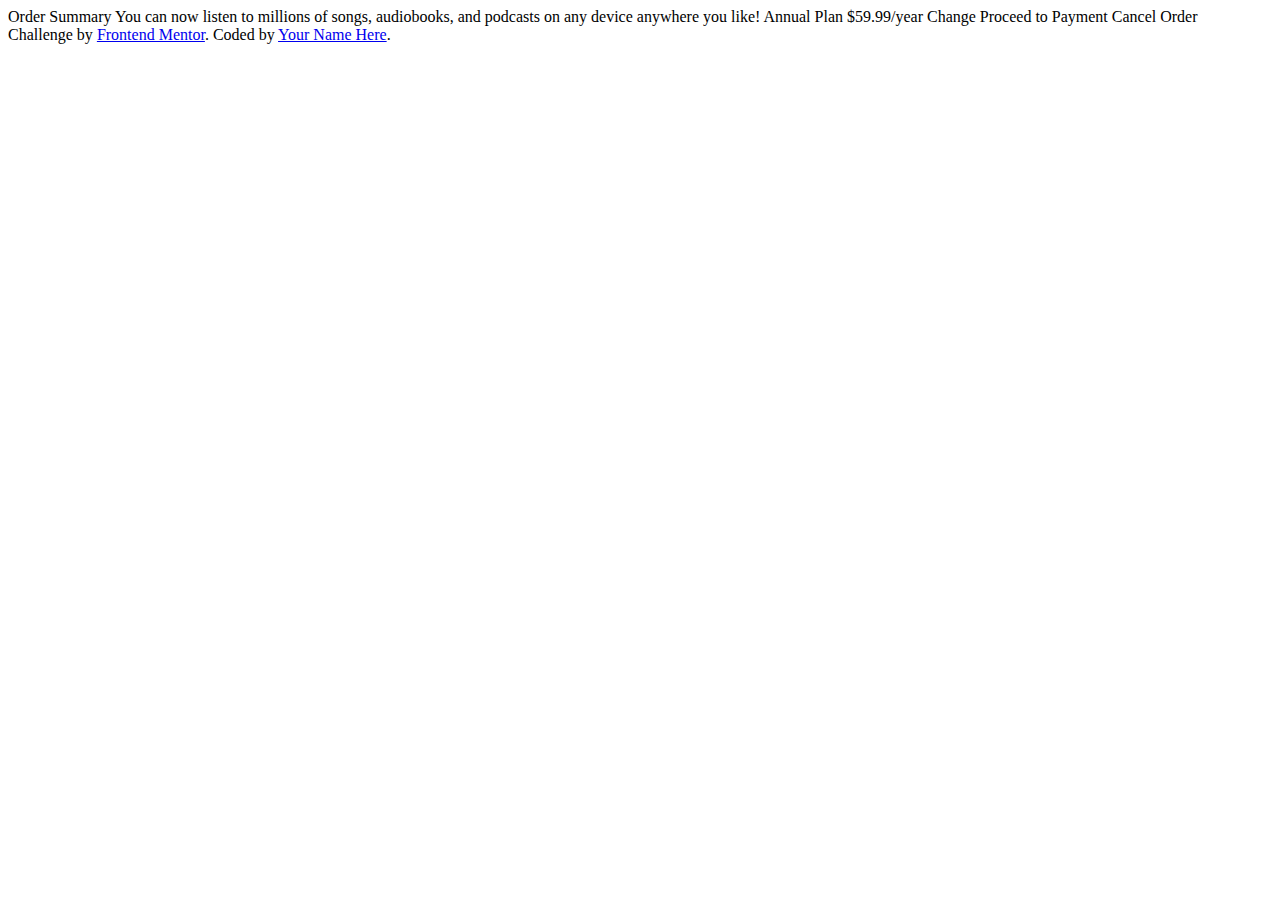
==== order-summary-component/index.html @ 3b6383e9 "Primer Commit -Las Variables ya están para usarse -solo falta iniciar el projector -Happy Coding!" ====
<!DOCTYPE html>
<html lang="en">
<head>
  <meta charset="UTF-8">
  <meta name="viewport" content="width=device-width, initial-scale=1.0"> <!-- displays site properly based on user's device -->

  <!-- Google Red Hat Display Font Family -->
  <link rel="preconnect" href="https://fonts.googleapis.com">
  <link rel="preconnect" href="https://fonts.gstatic.com" crossorigin>
  <link href="https://fonts.googleapis.com/css2?family=Red+Hat+Display:wght@500;700;900&display=swap" rel="stylesheet">

  <link rel="icon" type="image/png" sizes="32x32" href="./images/favicon-32x32.png">
  
  <title>Frontend Mentor | Order summary card</title>
</head>
<body>

  Order Summary

  You can now listen to millions of songs, audiobooks, and podcasts on any 
  device anywhere you like!

  Annual Plan
  $59.99/year

  Change

  Proceed to Payment
  Cancel Order
  
  <div class="attribution">
    Challenge by <a href="https://www.frontendmentor.io?ref=challenge" target="_blank">Frontend Mentor</a>. 
    Coded by <a href="#">Your Name Here</a>.
  </div>
</body>
</html>
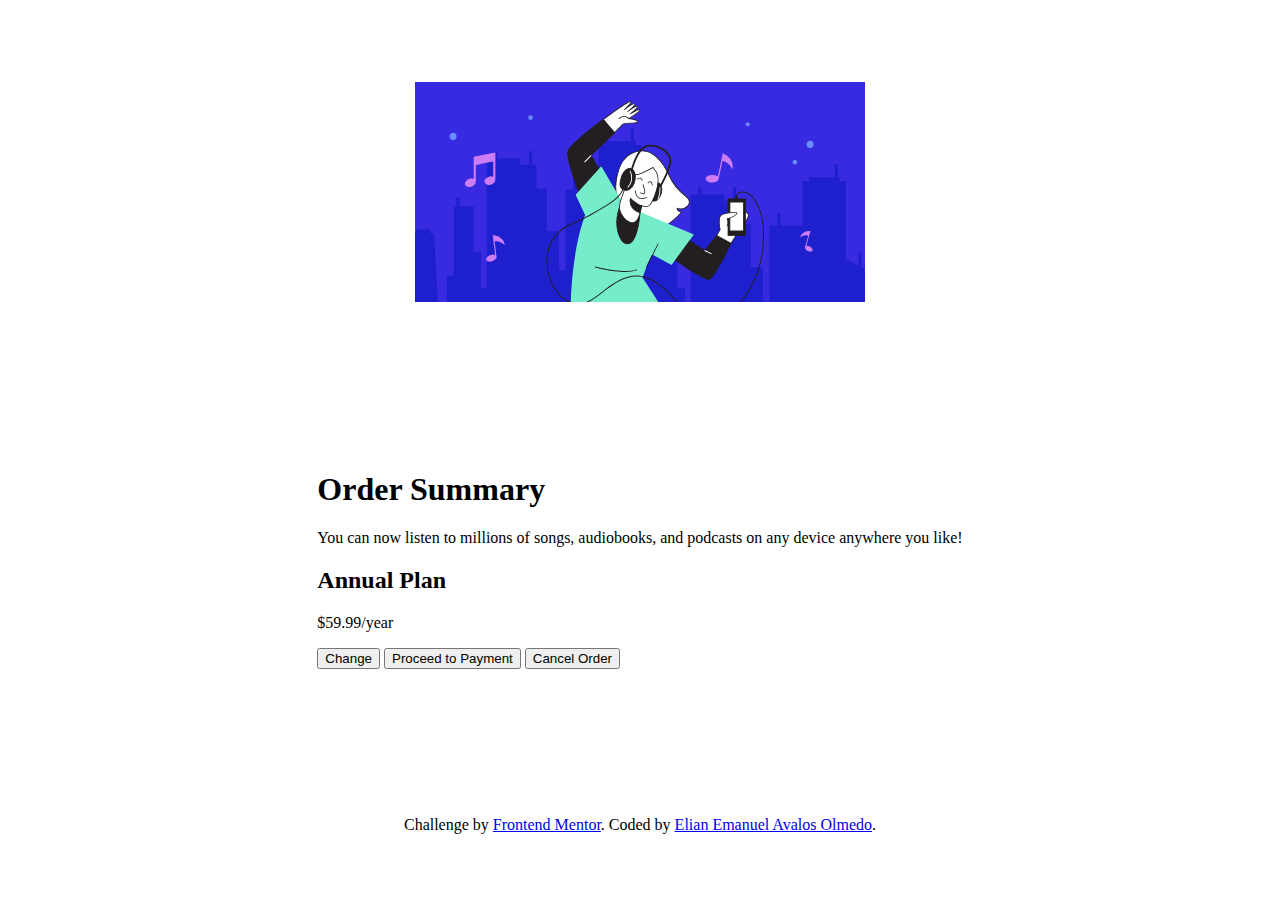
==== commit 8d4d1e6f: "CREO que el esqueleto del html ya está. De ahora en más iré haciendo css" ====
--- a/order-summary-component/index.html
+++ b/order-summary-component/index.html
@@ -1,36 +1,63 @@
 <!DOCTYPE html>
 <html lang="en">
-<head>
-  <meta charset="UTF-8">
-  <meta name="viewport" content="width=device-width, initial-scale=1.0"> <!-- displays site properly based on user's device -->
+  <head>
+    <meta charset="UTF-8" />
+    <meta name="viewport" content="width=device-width, initial-scale=1.0" />
+    <!-- displays site properly based on user's device -->
 
-  <!-- Google Red Hat Display Font Family -->
-  <link rel="preconnect" href="https://fonts.googleapis.com">
-  <link rel="preconnect" href="https://fonts.gstatic.com" crossorigin>
-  <link href="https://fonts.googleapis.com/css2?family=Red+Hat+Display:wght@500;700;900&display=swap" rel="stylesheet">
+    <!-- Font Family Google Red Hat Display -->
+    <link rel="preconnect" href="https://fonts.googleapis.com" />
+    <link rel="preconnect" href="https://fonts.gstatic.com" crossorigin />
+    <link
+      href="https://fonts.googleapis.com/css2?family=Red+Hat+Display:wght@500;700;900&display=swap"
+      rel="stylesheet"
+    />
+    
+    <!-- Styles -->
+    <link rel="stylesheet" href="./CSS/style.css">
+    <link rel="stylesheet" href="./CSS/globalVariables.css">
 
-  <link rel="icon" type="image/png" sizes="32x32" href="./images/favicon-32x32.png">
-  
-  <title>Frontend Mentor | Order summary card</title>
-</head>
-<body>
+    <!-- Title -->
+    <title>Frontend Mentor | Order summary card</title>
+    <link
+      rel="icon"
+      type="image/png"
+      sizes="32x32"
+      href="./images/favicon-32x32.png"
+    />
 
-  Order Summary
+  </head>
+  <body>
+    <div class="container">
 
-  You can now listen to millions of songs, audiobooks, and podcasts on any 
-  device anywhere you like!
+      <img src="./images/illustration-hero.svg" alt="" class="top-image"/>
 
-  Annual Plan
-  $59.99/year
+      <div class="main-body">
+        <h1>Order Summary</h1>
 
-  Change
+        <p>
+          You can now listen to millions of songs, audiobooks, and podcasts on any
+          device anywhere you like!
+        </p>
 
-  Proceed to Payment
-  Cancel Order
-  
-  <div class="attribution">
-    Challenge by <a href="https://www.frontendmentor.io?ref=challenge" target="_blank">Frontend Mentor</a>. 
-    Coded by <a href="#">Your Name Here</a>.
-  </div>
-</body>
-</html>+        <div class="info">
+          <span class="note-icon"></span>
+          <h2>Annual Plan</h2>
+          <p>$59.99/year</p>
+        </div>
+
+        <button class="button change-button">Change</button>
+        <button class="button payment-button">Proceed to Payment</button>
+        <button class="button cancel-button">Cancel Order</button>
+      </div>
+
+      <div class="attribution">
+        Challenge by
+        <a href="https://www.frontendmentor.io?ref=challenge" target="_blank"
+          >Frontend Mentor</a
+        >. Coded by <a href="#">Elian Emanuel Avalos Olmedo</a>.
+      </div>
+
+    </div>
+  </body>
+</html>
--- a/order-summary-component/CSS/style.css
+++ b/order-summary-component/CSS/style.css
@@ -0,0 +1,6 @@
+.container{
+    width: 100%;
+    height: 100vh;
+    display: grid;
+    place-items: center;
+}
--- a/order-summary-component/CSS/globalVariables.css
+++ b/order-summary-component/CSS/globalVariables.css
@@ -0,0 +1,33 @@
+/*
+    Front-end Style Guide
+    Layout
+*/
+  /* The designs were created to the following widths: */
+*,
+*::after,
+*::before {
+  --Mobile: 375px;
+  --Desktop: 1440px;
+
+  /* COLORS */
+
+  /* Primary */
+  --Pale-blue: hsl(225, 100%, 94%);
+  --Bright-blue: hsl(245, 75%, 52%);
+
+  /* Neutral */
+  --Very-pale-blue: hsl(225, 100%, 98%);
+  --Desaturated-blue: hsl(224, 23%, 55%);
+  --Dark-blue: hsl(223, 47%, 23%);
+    /**/
+
+  /* TYPOGRAPHY */
+
+  /* Body Copy */
+  --Font-size: 16px; /* Paragraph */
+
+  /* Font */
+  --Family: "Red Hat Display", sans-serif;
+  --Weights: 500, 700, 900;
+    /**/
+}
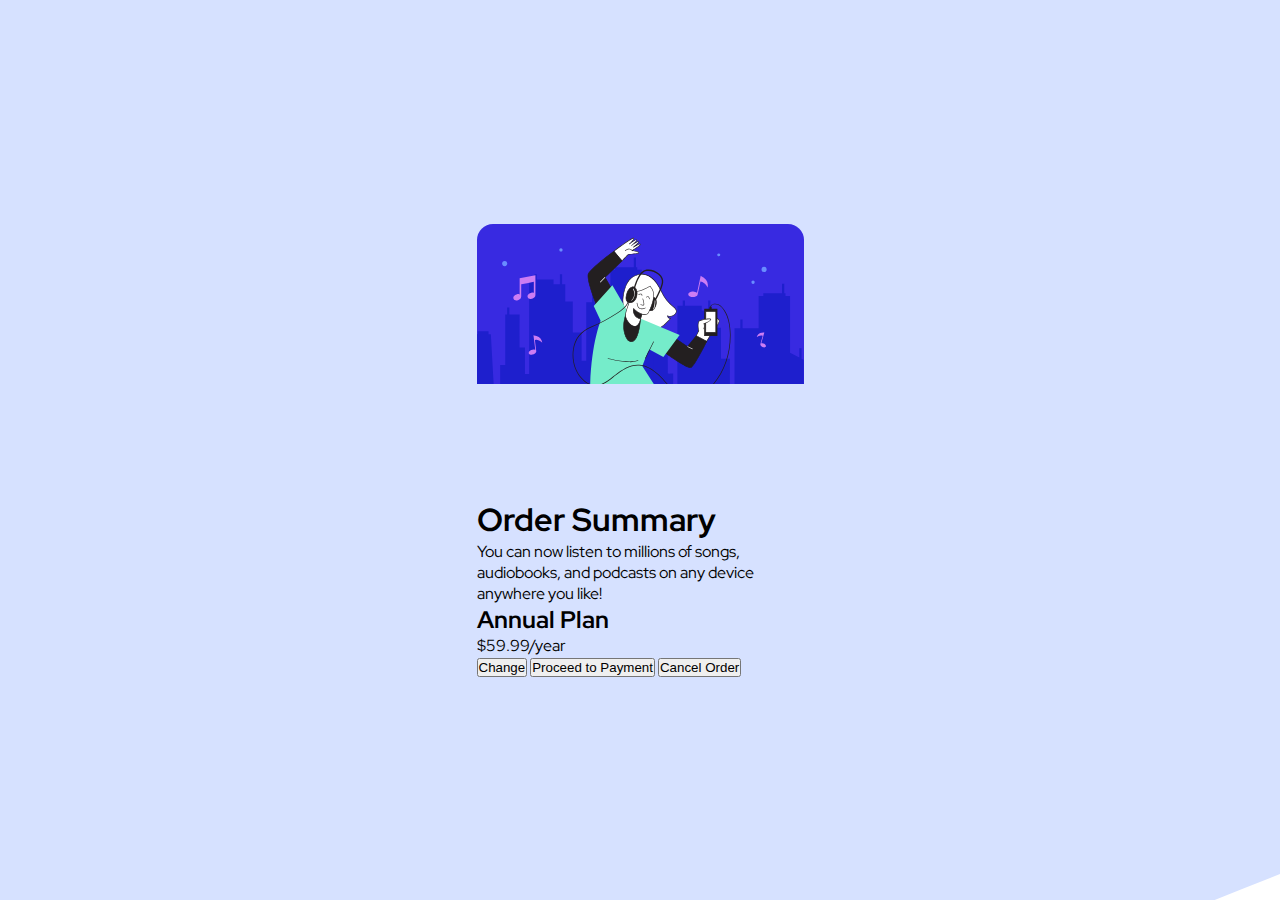
==== commit 9490842e: "Falta poco -- Hacer el layout del container -- Typografía -- botones -- info" ====
--- a/order-summary-component/index.html
+++ b/order-summary-component/index.html
@@ -29,18 +29,23 @@
   </head>
   <body>
     <div class="container">
+      <!-- Imagen -->
+      <div class="container__image-container">
+        <img src="./images/illustration-hero.svg" alt="" class="image-container__image"/>
+      </div>
 
-      <img src="./images/illustration-hero.svg" alt="" class="top-image"/>
-
-      <div class="main-body">
-        <h1>Order Summary</h1>
-
-        <p>
-          You can now listen to millions of songs, audiobooks, and podcasts on any
-          device anywhere you like!
-        </p>
-
-        <div class="info">
+      <!-- Body -->
+      <div class="container__body">
+        <div class="container__body-text">
+          <h1>Order Summary</h1>
+          <p>
+            You can now listen to millions of songs, audiobooks, and podcasts on any
+            device anywhere you like!
+          </p>
+        </div>
+        
+        <!-- Weird thing below text-->
+        <div class="container__body-info">
           <span class="note-icon"></span>
           <h2>Annual Plan</h2>
           <p>$59.99/year</p>
@@ -50,14 +55,14 @@
         <button class="button payment-button">Proceed to Payment</button>
         <button class="button cancel-button">Cancel Order</button>
       </div>
+    </div>
 
-      <div class="attribution">
+    <div class="attribution">
         Challenge by
         <a href="https://www.frontendmentor.io?ref=challenge" target="_blank"
           >Frontend Mentor</a
         >. Coded by <a href="#">Elian Emanuel Avalos Olmedo</a>.
-      </div>
+    </div>
 
-    </div>
   </body>
 </html>
--- a/order-summary-component/CSS/style.css
+++ b/order-summary-component/CSS/style.css
@@ -1,6 +1,38 @@
-.container{
+body{
     width: 100%;
     height: 100vh;
-    display: grid;
-    place-items: center;
+    background-image: url(../images/pattern-background-mobile.svg);
+    background-size: calc(100vh * 2.5);
+    font-family: var(--Family);
+
+    display: flex;
+    align-items: center;
+    justify-content: center;
 }
+
+p{
+    font-size: var(--Font-size);
+}
+
+.container{
+    width: var(--Component-Width);
+    height: var(--Component-Height);
+    display: flex;
+    flex-direction: column; 
+    justify-content:space-around;
+}
+
+.container__image-container{
+    height: 160px; /* Image Height*/
+}
+
+.image-container__image{
+    width: 100%;
+    height: 100%;
+    border-top-left-radius: 1rem;
+    border-top-right-radius: 1rem;
+}
+
+.attribution{
+    display: none;
+}--- a/order-summary-component/CSS/globalVariables.css
+++ b/order-summary-component/CSS/globalVariables.css
@@ -6,7 +6,13 @@
 *,
 *::after,
 *::before {
+  margin: 0;
+  padding: 0;
+  box-sizing: border-box;
+
   --Mobile: 375px;
+  --Component-Width: 327px; /* 327px */
+  --Component-Height: 567px; /* 567px */
   --Desktop: 1440px;
 
   /* COLORS */
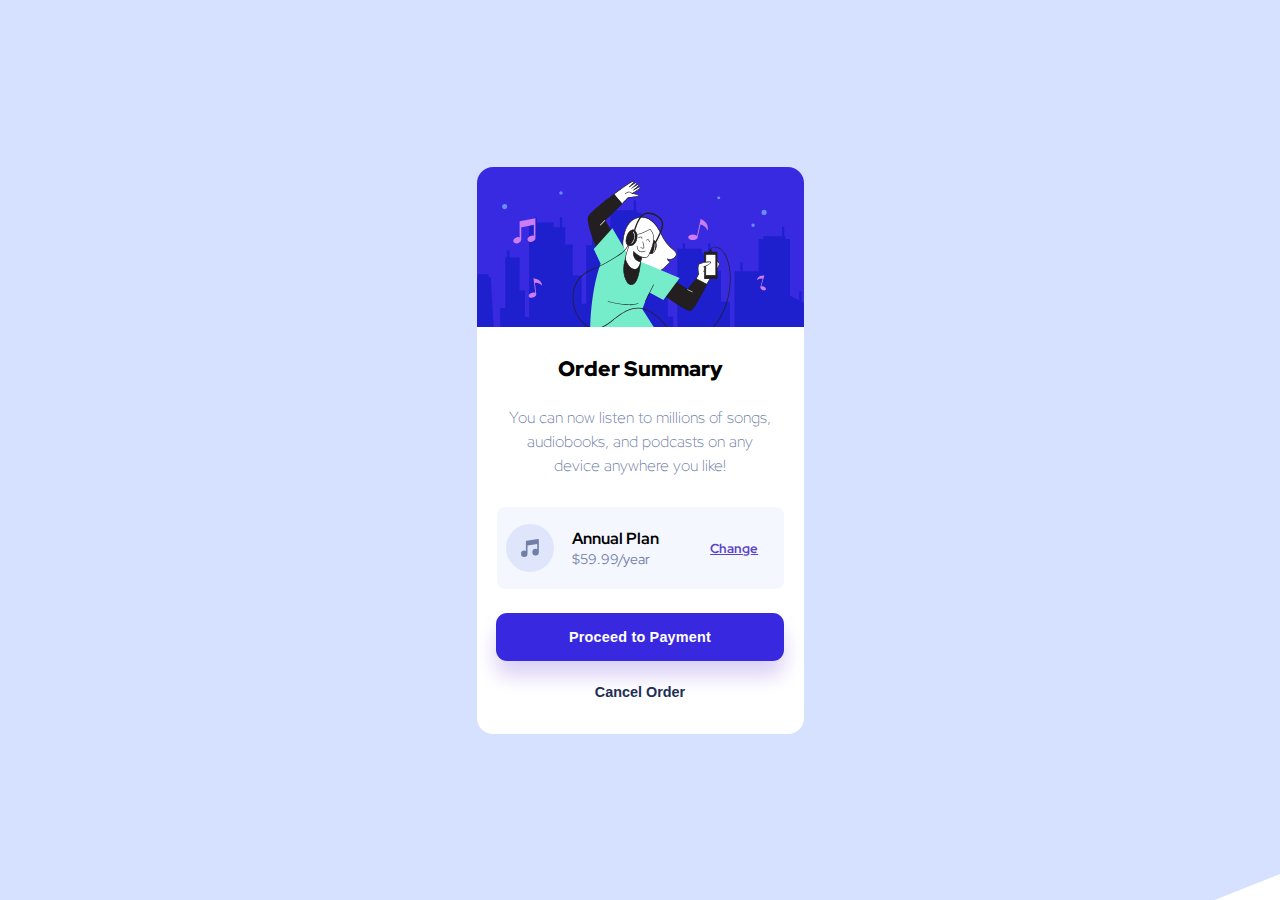
==== commit 5cd20f98: "Listo -Debería commitear más de seguido -Y comentar mas de seguido el Readme" ====
--- a/order-summary-component/index.html
+++ b/order-summary-component/index.html
@@ -12,10 +12,10 @@
       href="https://fonts.googleapis.com/css2?family=Red+Hat+Display:wght@500;700;900&display=swap"
       rel="stylesheet"
     />
-    
+
     <!-- Styles -->
-    <link rel="stylesheet" href="./CSS/style.css">
-    <link rel="stylesheet" href="./CSS/globalVariables.css">
+    <link rel="stylesheet" href="./CSS/style.css" />
+    <link rel="stylesheet" href="./CSS/globalVariables.css" />
 
     <!-- Title -->
     <title>Frontend Mentor | Order summary card</title>
@@ -25,44 +25,48 @@
       sizes="32x32"
       href="./images/favicon-32x32.png"
     />
-
   </head>
   <body>
     <div class="container">
       <!-- Imagen -->
       <div class="container__image-container">
-        <img src="./images/illustration-hero.svg" alt="" class="image-container__image"/>
+        <img
+          src="./images/illustration-hero.svg"
+          alt=""
+          class="image-container__image"
+        />
       </div>
 
       <!-- Body -->
-      <div class="container__body">
-        <div class="container__body-text">
-          <h1>Order Summary</h1>
-          <p>
-            You can now listen to millions of songs, audiobooks, and podcasts on any
-            device anywhere you like!
-          </p>
-        </div>
-        
-        <!-- Weird thing below text-->
-        <div class="container__body-info">
-          <span class="note-icon"></span>
+      <div class="container__text">
+        <h1>Order Summary</h1>
+        <p>
+          You can now listen to millions of songs, audiobooks, and podcasts on
+          any device anywhere you like!
+        </p>
+      </div>
+
+      <!-- Weird thing below text-->
+      <div class="container__info">
+        <img src="./images/icon-music.svg" alt="Music Icon" />
+        <div class="container__info-text">
           <h2>Annual Plan</h2>
           <p>$59.99/year</p>
         </div>
+        <a href="#">Change</a>
+      </div>
 
-        <button class="button change-button">Change</button>
+      <div class="container__buttons">
         <button class="button payment-button">Proceed to Payment</button>
         <button class="button cancel-button">Cancel Order</button>
       </div>
     </div>
 
     <div class="attribution">
-        Challenge by
-        <a href="https://www.frontendmentor.io?ref=challenge" target="_blank"
-          >Frontend Mentor</a
-        >. Coded by <a href="#">Elian Emanuel Avalos Olmedo</a>.
+      Challenge by
+      <a href="https://www.frontendmentor.io?ref=challenge" target="_blank"
+        >Frontend Mentor</a
+      >. Coded by <a href="#">Elian Emanuel Avalos Olmedo</a>.
     </div>
-
   </body>
 </html>
--- a/order-summary-component/CSS/style.css
+++ b/order-summary-component/CSS/style.css
@@ -1,38 +1,140 @@
-body{
-    width: 100%;
-    height: 100vh;
-    background-image: url(../images/pattern-background-mobile.svg);
-    background-size: calc(100vh * 2.5);
-    font-family: var(--Family);
+body {
+  width: 100%;
+  height: 100vh;
+  background-image: url(../images/pattern-background-mobile.svg);
+  background-size: calc(100vh * 2.5);
+  font-family: var(--Family);
 
-    display: flex;
-    align-items: center;
-    justify-content: center;
+  display: flex;
+  align-items: center;
+  justify-content: center;
 }
 
-p{
-    font-size: var(--Font-size);
+p {
+  font-size: var(--Font-size);
 }
 
-.container{
-    width: var(--Component-Width);
-    height: var(--Component-Height);
-    display: flex;
-    flex-direction: column; 
-    justify-content:space-around;
+.container {
+  width: var(--Component-Width);
+  height: var(--Component-Height);
+  background-color: #fff;
+  border-radius: 1rem;
+  display: flex;
+  flex-direction: column;
 }
 
-.container__image-container{
-    height: 160px; /* Image Height*/
+.container > * {
+  align-self: center;
 }
 
-.image-container__image{
-    width: 100%;
-    height: 100%;
-    border-top-left-radius: 1rem;
-    border-top-right-radius: 1rem;
+/* Image Container*/
+.container__image-container {
+  height: 160px; /* Image Height*/
+  margin-bottom: 1.8rem;
 }
 
-.attribution{
-    display: none;
-}+/* Image */
+.image-container__image {
+  width: 100%;
+  height: 100%;
+  border-top-left-radius: 1rem;
+  border-top-right-radius: 1rem;
+}
+
+/* Text */
+.container__text {
+  width: 275px;
+  align-self: center;
+  text-align: center;
+  margin-bottom: 1.8rem;
+}
+
+.container__text > h1 {
+  font-size: 21px;
+  font-weight: var(--Large-weight);
+  margin-bottom: 1.5rem;
+}
+
+.container__text > p
+{
+    color: var(--Desaturated-blue);
+    font-weight: lighter;
+    line-height: 1.5rem;
+}
+
+/* Info */
+.container__info {
+  width: 287px;
+  height: 82px;
+  align-self: center;
+  background-color: var(--Very-pale-blue);
+  border-radius: 0.5rem;
+  display: flex;
+  justify-content: space-around;
+  margin-bottom: 1.5rem;
+}
+
+.container__info > * {
+  align-self: center;
+}
+
+.container__info > img {
+  height: 48px;
+  width: 48px;
+}
+
+.container__info-text {
+  display: flex;
+  flex-direction: column;
+}
+
+.container__info-text > h2 {
+  font-weight: bolder;
+  font-size: 1rem;
+}
+
+.container__info-text > p {
+  font-size: 0.9rem;
+  font-weight: thin;
+  color: var(--Desaturated-blue);
+}
+
+.container__info > a {
+  margin-left: 2rem;
+  margin-right: 1rem;
+  color: rgb(89, 67, 199);
+  font-size: 0.8rem;
+  font-weight: bold;
+}
+
+/* Button */
+.container__buttons{
+    display: flex;
+    flex-direction: column;
+}
+.payment-button {
+    width: 18rem;
+    height: 3rem;
+    border-radius: 0.7rem;
+    border: none;
+    background-color: var(--Bright-blue);
+    color: #fff;
+    letter-spacing: 0.2px;
+    font-size: 0.9rem;
+    font-weight: var(--Large-weight);
+    box-shadow: 0 15px 20px 0 #dbd1f5;
+    margin-bottom: 23px;
+}
+
+.cancel-button
+{
+    background-color: transparent;
+    border: none;
+    font-weight: bold;
+    font-size: 0.9rem;
+    color: var(--Dark-blue);
+}
+
+.attribution {
+  display: none;
+}
--- a/order-summary-component/CSS/globalVariables.css
+++ b/order-summary-component/CSS/globalVariables.css
@@ -34,6 +34,8 @@
 
   /* Font */
   --Family: "Red Hat Display", sans-serif;
-  --Weights: 500, 700, 900;
+  --Small-weight: 500;
+  --Medium-weight: 700;
+  --Large-weight: 900;
     /**/
 }
